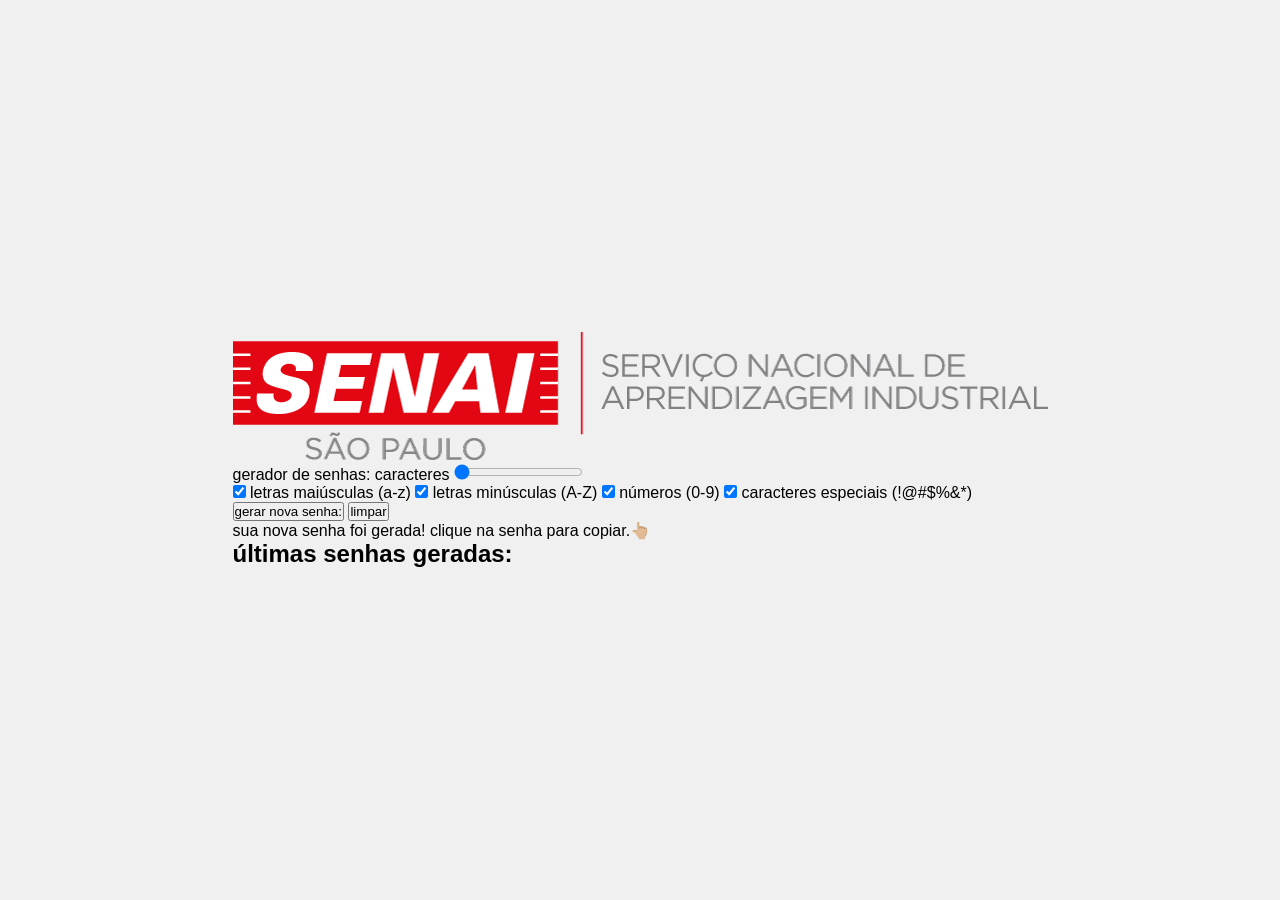
==== password-generator/index.html @ f8065dbd "COMEÇAMOS UM NOVO PROJETO" ====
<!DOCTYPE html>
<html lang="pt-br">
<head>
    <meta charset="UTF-8">
    <meta name="viewport" content="width=device-width, initial-scale=1.0">

    <!-- SEO  -->
     <meta name="viewport" content="gerador de senhas">

     <!-- arquivo com estilos CSS -->
      <link rel="stylesheet" href="./assets/style/app-pwd-styles.css">

      <!-- atributo defer que espera o codigo HTML  -->
      <script src="./assets/js/app-pwd-logic.js" defer></script>

    <title>gerador de senhas - SENAI-SP</title>
</head>
<body>
    <!-- container principal que envolve toda a aplicação do APP gerdor de senhas  -->
    <main class="app-pwd">

        <!-- cabecalho dinamico que exibe data/hora atual e mensagem de boas-vindas -->
         <header class="app-pwd__header">

            <span class="app-pwd__datetime"></span>

            <span class="app-pwd__welcome"></span>

         </header>

         <!-- seção principal que contem todos os elementos interativos do app GERADOR DE SENHAS -->
          <section class="app-pwd__main">

            <!-- logo do gerador de senhas -->
             <img class="app-pwd__logo" src="./assets/img/logo-senai-sp.png" alt="logo SENAI SP">

             

            <!-- container de entrada qye agrupa o controle deslizante e opçoes de senha -->
             <div class="app-pwd__input">

                <!-- exibição do tamanho selecionado da senha -->
                 <span class="app-pwd__text">gerador de senhas: <span class="app-pwd__size"></span>caracteres</span>

                 <!-- controle deslizante para selecionar o tamanho da senha -->
                  <input class="app-pwd__slider" type="range" min="8" max="16" value="8"/>

                  <!-- grupo de opções para personalização da senha -->
                   <div class="app-pwd__options">

                    <!-- opção para incluir letras maiúsculas -->
                     <label class="app-pwd__option" name="uppercase-label">
                        <input type="checkbox" class="app-pwd__checkbox uppercase-check" name="uppercase" checked />
                        letras maiúsculas (a-z)
                     </label>
                    
                     <label class="app-pwd__option" name="lowercase-label">
                        <input type="checkbox" class="app-pwd__checkbox lowercase-check" name="lowercase" checked />
                        letras minúsculas (A-Z)

                     </label>
                     <!-- opção para incluir números -->
                      <label class="app-pwd__option" name="numbers-label">
                        <input type="checkbox" class="app-pwd__checkbox numbers-check" name="numbers" checked />
                        números (0-9)
                      </label>

                      <!-- opção para incluir caracteres especiais -->
                       <label class="app-pwd__option" name="special-label">
                        <input type="checkbox" class="app-pwd__checkbox special-check" name="special" checked />
                        caracteres especiais (!@#$%&*)
                       </label>
                   </div>

                   <!-- container para os botões -->
                    <div class="app-pwd__button-container">
                        <button class="app-pwd__button">gerar nova senha:</button>
                        <button class="app-pwd__button app-pwd__button--clear">limpar</button>
                    </div>

             </div>

             <!-- container que exibe a senha gerada e permite copia -->
              <div class="app-pwd__result hide">

                <span class="app-pwd__title">sua nova senha foi gerada!</span>

                <span class="app-pwd__output"></span>

                <span class="app-pwd__tooltip">clique na senha para copiar.👆🏼 </span>

              </div>

              <!-- container que mentem o historico das ultimas senhas geradas -->
               <div class="app-pwd__history">

                    <h2 class="app-pwd__history-title">últimas senhas geradas:</h2>

                    <ul class="app-pwd__history-list"></ul>

               </div>


          </section>

    </main>
</body>
</html>
---- password-generator/assets/style/app-pwd-styles.css ----
* {
    margin: 0;
    padding: 0;
    box-sizing: border-box;
    font-family: Arial, sans-serif;
  }
  
    body {
        display: flex;
        justify-content: center;
        align-items: center;
        height: 100vh;
        background-color: #f0f0f0;
    }
    
    .container {
        background-color: #fff;
        padding: 20px;
        border-radius: 8px;
        box-shadow: 0 0 10px rgba(0, 0, 0, 0.1);
        width: 300px;
    }

    h1 {
        text-align: center;
        margin-bottom: 20px;
    }

    .options {
        display: flex;
        flex-direction: column;
        gap: 10px;
        margin-bottom: 20px;
    }
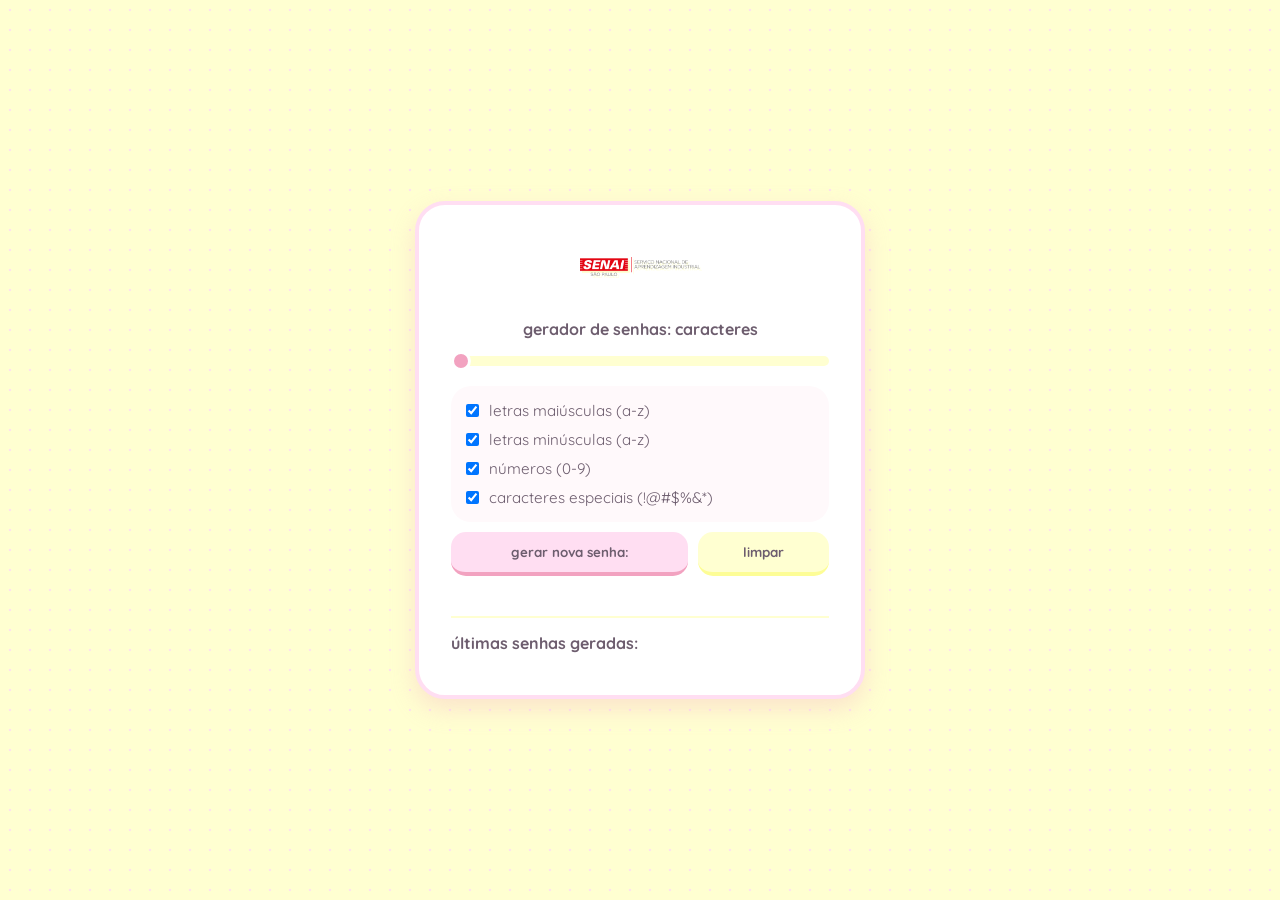
==== commit 531ae861: "mudei para um css melhor" ====
--- a/password-generator/index.html
+++ b/password-generator/index.html
@@ -56,7 +56,7 @@
                     
                      <label class="app-pwd__option" name="lowercase-label">
                         <input type="checkbox" class="app-pwd__checkbox lowercase-check" name="lowercase" checked />
-                        letras minúsculas (A-Z)
+                        letras minúsculas (a-z)
 
                      </label>
                      <!-- opção para incluir números -->
--- a/password-generator/assets/style/app-pwd-styles.css
+++ b/password-generator/assets/style/app-pwd-styles.css
@@ -1,35 +1,204 @@
+/* Importando uma fonte arredondada e fofa */
+@import url('https://fonts.googleapis.com/css2?family=Quicksand:wght@400;600;700&display=swap');
+
+:root {
+    --rosa-pastel: #ffdef2;
+    --rosa-escuro: #f2a2c0;
+    --amarelo-pastel: #ffffd1;
+    --amarelo-forte: #fdfd96;
+    --texto-cor: #6d5d6e;
+    --branco: #ffffff;
+}
+
 * {
+    box-sizing: border-box;
     margin: 0;
     padding: 0;
-    box-sizing: border-box;
-    font-family: Arial, sans-serif;
-  }
-  
-    body {
-        display: flex;
-        justify-content: center;
-        align-items: center;
-        height: 100vh;
-        background-color: #f0f0f0;
-    }
-    
-    .container {
-        background-color: #fff;
-        padding: 20px;
-        border-radius: 8px;
-        box-shadow: 0 0 10px rgba(0, 0, 0, 0.1);
-        width: 300px;
-    }
-
-    h1 {
-        text-align: center;
-        margin-bottom: 20px;
-    }
-
-    .options {
-        display: flex;
-        flex-direction: column;
-        gap: 10px;
-        margin-bottom: 20px;
-    }
-    +    font-family: 'Quicksand', sans-serif;
+}
+
+body {
+    background-color: var(--amarelo-pastel);
+    background-image: radial-gradient(var(--rosa-pastel) 1px, transparent 1px);
+    background-size: 20px 20px; /* Efeito de pontinhos fofos no fundo */
+    display: flex;
+    justify-content: center;
+    align-items: center;
+    min-height: 100vh;
+    color: var(--texto-cor);
+}
+
+.app-pwd {
+    background-color: var(--branco);
+    width: 90%;
+    max-width: 450px;
+    padding: 2rem;
+    border-radius: 30px;
+    box-shadow: 0 10px 25px rgba(242, 162, 192, 0.3);
+    border: 4px solid var(--rosa-pastel);
+}
+
+/* Cabeçalho */
+.app-pwd__header {
+    text-align: center;
+    margin-bottom: 20px;
+    font-size: 0.9rem;
+    color: var(--rosa-escuro);
+    font-weight: 600;
+}
+
+/* Imagem/Logo */
+.app-pwd__logo {
+    display: block;
+    margin: 0 auto 20px;
+    max-width: 120px;
+    filter: drop-shadow(2px 2px 0px var(--amarelo-pastel));
+}
+
+/* Inputs e Sliders */
+.app-pwd__main {
+    display: flex;
+    flex-direction: column;
+    gap: 20px;
+}
+
+.app-pwd__text {
+    display: block;
+    font-weight: 700;
+    margin-bottom: 10px;
+    text-align: center;
+}
+
+.app-pwd__size {
+    color: var(--rosa-escuro);
+    font-size: 1.2rem;
+}
+
+.app-pwd__slider {
+    width: 100%;
+    height: 10px;
+    border-radius: 5px;
+    background: var(--amarelo-pastel);
+    outline: none;
+    -webkit-appearance: none;
+    margin-bottom: 20px;
+}
+
+.app-pwd__slider::-webkit-slider-thumb {
+    -webkit-appearance: none;
+    width: 20px;
+    height: 20px;
+    background: var(--rosa-escuro);
+    border-radius: 50%;
+    cursor: pointer;
+    border: 3px solid var(--branco);
+}
+
+/* Opções (Checkboxes) */
+.app-pwd__options {
+    display: flex;
+    flex-direction: column;
+    gap: 10px;
+    background: #fff9fb;
+    padding: 15px;
+    border-radius: 20px;
+}
+
+.app-pwd__option {
+    display: flex;
+    align-items: center;
+    gap: 10px;
+    cursor: pointer;
+    font-size: 0.95rem;
+    transition: transform 0.2s;
+}
+
+.app-pwd__option:hover {
+    transform: translateX(5px);
+}
+
+/* Botões */
+.app-pwd__button-container {
+    display: flex;
+    gap: 10px;
+    margin-top: 10px;
+}
+
+.app-pwd__button {
+    flex: 2;
+    padding: 12px;
+    border: none;
+    border-radius: 15px;
+    background-color: var(--rosa-pastel);
+    color: var(--texto-cor);
+    font-weight: 700;
+    cursor: pointer;
+    transition: all 0.3s;
+    border-bottom: 4px solid var(--rosa-escuro);
+}
+
+.app-pwd__button:hover {
+    background-color: var(--rosa-escuro);
+    color: white;
+    transform: translateY(-2px);
+}
+
+.app-pwd__button--clear {
+    flex: 1;
+    background-color: var(--amarelo-pastel);
+    border-bottom: 4px solid var(--amarelo-forte);
+}
+
+/* Resultado da Senha */
+.app-pwd__result {
+    margin-top: 20px;
+    padding: 20px;
+    background-color: var(--amarelo-pastel);
+    border-radius: 20px;
+    text-align: center;
+    border: 2px dashed var(--rosa-escuro);
+}
+
+.app-pwd__output {
+    display: block;
+    font-size: 1.4rem;
+    font-weight: 700;
+    color: var(--rosa-escuro);
+    word-break: break-all;
+    margin: 10px 0;
+    cursor: pointer;
+}
+
+.app-pwd__tooltip {
+    font-size: 0.8rem;
+    opacity: 0.8;
+}
+
+/* Histórico */
+.app-pwd__history {
+    margin-top: 20px;
+    border-top: 2px solid var(--amarelo-pastel);
+    padding-top: 15px;
+}
+
+.app-pwd__history-title {
+    font-size: 1rem;
+    margin-bottom: 10px;
+}
+
+.app-pwd__history-list {
+    list-style: none;
+    font-size: 0.9rem;
+    max-height: 100px;
+    overflow-y: auto;
+}
+
+.app-pwd__history-list li {
+    padding: 5px;
+    border-bottom: 1px solid var(--amarelo-pastel);
+}
+
+/* Classe para esconder elementos */
+.hide {
+    display: none;
+}
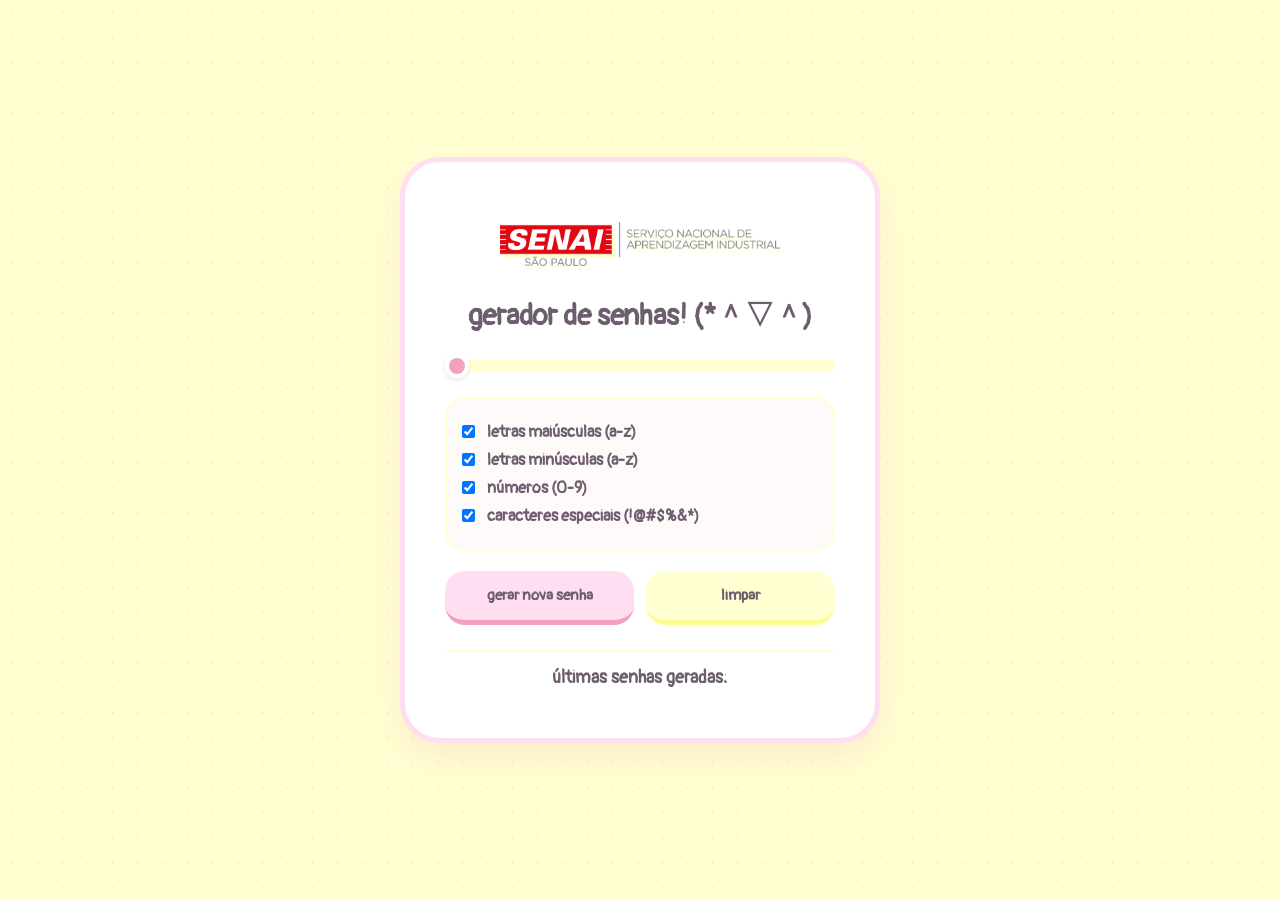
==== commit 93958005: "terminei o css e fiz o js" ====
--- a/password-generator/index.html
+++ b/password-generator/index.html
@@ -40,7 +40,7 @@
              <div class="app-pwd__input">
 
                 <!-- exibição do tamanho selecionado da senha -->
-                 <span class="app-pwd__text">gerador de senhas: <span class="app-pwd__size"></span>caracteres</span>
+                 <span class="app-pwd__text">gerador de senhas! <span class="app-pwd__size"></span> (*＾▽＾)</span>
 
                  <!-- controle deslizante para selecionar o tamanho da senha -->
                   <input class="app-pwd__slider" type="range" min="8" max="16" value="8"/>
@@ -74,8 +74,8 @@
 
                    <!-- container para os botões -->
                     <div class="app-pwd__button-container">
-                        <button class="app-pwd__button">gerar nova senha:</button>
-                        <button class="app-pwd__button app-pwd__button--clear">limpar</button>
+                        <button class="app-pwd__button">gerar nova senha</button>
+                        <button class="app-pwd__button app-pwd__button--clear">limpar </button>
                     </div>
 
              </div>
@@ -87,7 +87,7 @@
 
                 <span class="app-pwd__output"></span>
 
-                <span class="app-pwd__tooltip">clique na senha para copiar.👆🏼 </span>
+                <span class="app-pwd__tooltip">clique na senha para copiar.👆🏻 </span>
 
               </div>
 
--- a/password-generator/assets/style/app-pwd-styles.css
+++ b/password-generator/assets/style/app-pwd-styles.css
@@ -1,5 +1,4 @@
-/* Importando uma fonte arredondada e fofa */
-@import url('https://fonts.googleapis.com/css2?family=Quicksand:wght@400;600;700&display=swap');
+@import url('https://fonts.googleapis.com/css2?family=Pangolin&display=swap');
 
 :root {
     --rosa-pastel: #ffdef2;
@@ -14,13 +13,13 @@
     box-sizing: border-box;
     margin: 0;
     padding: 0;
-    font-family: 'Quicksand', sans-serif;
+    font-family: 'Pangolin', cursive;
 }
 
 body {
     background-color: var(--amarelo-pastel);
     background-image: radial-gradient(var(--rosa-pastel) 1px, transparent 1px);
-    background-size: 20px 20px; /* Efeito de pontinhos fofos no fundo */
+    background-size: 25px 25px;
     display: flex;
     justify-content: center;
     align-items: center;
@@ -30,175 +29,161 @@
 
 .app-pwd {
     background-color: var(--branco);
-    width: 90%;
-    max-width: 450px;
-    padding: 2rem;
-    border-radius: 30px;
-    box-shadow: 0 10px 25px rgba(242, 162, 192, 0.3);
-    border: 4px solid var(--rosa-pastel);
+    width: 95%;
+    max-width: 480px;
+    padding: 2.5rem;
+    border-radius: 40px;
+    box-shadow: 0 15px 35px rgba(242, 162, 192, 0.2);
+    border: 5px solid var(--rosa-pastel);
 }
 
-/* Cabeçalho */
+/* --- LOGO GRANDE --- */
+.app-pwd__logo {
+    display: block;
+    margin: 0 auto 30px;
+    width: 100%;           /* Ocupa a largura disponível... */
+    max-width: 280px;      /* ...até o limite de 280px (Aumentei aqui!) */
+    height: auto;
+    filter: drop-shadow(4px 4px 0px var(--amarelo-pastel));
+}
+
 .app-pwd__header {
     text-align: center;
     margin-bottom: 20px;
-    font-size: 0.9rem;
     color: var(--rosa-escuro);
-    font-weight: 600;
-}
-
-/* Imagem/Logo */
-.app-pwd__logo {
-    display: block;
-    margin: 0 auto 20px;
-    max-width: 120px;
-    filter: drop-shadow(2px 2px 0px var(--amarelo-pastel));
-}
-
-/* Inputs e Sliders */
-.app-pwd__main {
-    display: flex;
-    flex-direction: column;
-    gap: 20px;
+    font-weight: 700;
 }
 
 .app-pwd__text {
     display: block;
+    text-align: center;
+    font-size: 1.8rem;
     font-weight: 700;
-    margin-bottom: 10px;
-    text-align: center;
+    margin-bottom: 20px;
+    line-height: 1.4;
 }
 
 .app-pwd__size {
     color: var(--rosa-escuro);
-    font-size: 1.2rem;
+    font-size: 1.3rem;
 }
 
+/* Slider fofinho */
 .app-pwd__slider {
+    -webkit-appearance: none;
     width: 100%;
-    height: 10px;
-    border-radius: 5px;
+    height: 12px;
     background: var(--amarelo-pastel);
+    border-radius: 10px;
+    margin-bottom: 25px;
     outline: none;
-    -webkit-appearance: none;
-    margin-bottom: 20px;
 }
 
 .app-pwd__slider::-webkit-slider-thumb {
     -webkit-appearance: none;
-    width: 20px;
-    height: 20px;
+    width: 24px;
+    height: 24px;
     background: var(--rosa-escuro);
+    border: 4px solid white;
     border-radius: 50%;
     cursor: pointer;
-    border: 3px solid var(--branco);
+    box-shadow: 0 2px 5px rgba(0,0,0,0.1);
 }
 
-/* Opções (Checkboxes) */
+/* Opções */
 .app-pwd__options {
-    display: flex;
-    flex-direction: column;
-    gap: 10px;
-    background: #fff9fb;
+    background: #fffafa;
     padding: 15px;
     border-radius: 20px;
+    margin-bottom: 20px;
+    border: 2px solid var(--amarelo-pastel);
 }
 
 .app-pwd__option {
     display: flex;
     align-items: center;
-    gap: 10px;
+    gap: 12px;
+    margin: 8px 0;
     cursor: pointer;
-    font-size: 0.95rem;
-    transition: transform 0.2s;
+    font-weight: 600;
 }
 
-.app-pwd__option:hover {
-    transform: translateX(5px);
-}
-
-/* Botões */
+/* Botões com carinhas */
 .app-pwd__button-container {
     display: flex;
-    gap: 10px;
-    margin-top: 10px;
+    gap: 12px;
 }
 
 .app-pwd__button {
-    flex: 2;
-    padding: 12px;
+    flex: 1;
+    padding: 15px;
     border: none;
-    border-radius: 15px;
+    border-radius: 20px;
     background-color: var(--rosa-pastel);
     color: var(--texto-cor);
     font-weight: 700;
+    font-size: 0.95rem;
     cursor: pointer;
-    transition: all 0.3s;
-    border-bottom: 4px solid var(--rosa-escuro);
+    transition: all 0.2s ease;
+    border-bottom: 5px solid var(--rosa-escuro);
 }
 
-.app-pwd__button:hover {
-    background-color: var(--rosa-escuro);
-    color: white;
-    transform: translateY(-2px);
+.app-pwd__button:active {
+    transform: translateY(3px);
+    border-bottom-width: 2px;
 }
 
 .app-pwd__button--clear {
-    flex: 1;
     background-color: var(--amarelo-pastel);
-    border-bottom: 4px solid var(--amarelo-forte);
+    border-bottom: 5px solid var(--amarelo-forte);
 }
 
-/* Resultado da Senha */
+/* Resultado */
 .app-pwd__result {
-    margin-top: 20px;
+    margin-top: 25px;
     padding: 20px;
-    background-color: var(--amarelo-pastel);
-    border-radius: 20px;
+    background: var(--amarelo-pastel);
+    border-radius: 25px;
     text-align: center;
-    border: 2px dashed var(--rosa-escuro);
+    border: 3px dashed var(--rosa-escuro);
 }
 
 .app-pwd__output {
     display: block;
-    font-size: 1.4rem;
+    font-size: 1.5rem;
     font-weight: 700;
     color: var(--rosa-escuro);
+    margin: 10px 0;
     word-break: break-all;
-    margin: 10px 0;
-    cursor: pointer;
 }
 
-.app-pwd__tooltip {
-    font-size: 0.8rem;
-    opacity: 0.8;
-}
+.hide { display: none; }
 
 /* Histórico */
 .app-pwd__history {
-    margin-top: 20px;
+    margin-top: 25px;
     border-top: 2px solid var(--amarelo-pastel);
     padding-top: 15px;
 }
 
 .app-pwd__history-title {
-    font-size: 1rem;
+    font-size: 1.1rem;
     margin-bottom: 10px;
+    text-align: center;
 }
 
 .app-pwd__history-list {
     list-style: none;
-    font-size: 0.9rem;
-    max-height: 100px;
+    max-height: 120px;
     overflow-y: auto;
 }
 
 .app-pwd__history-list li {
-    padding: 5px;
-    border-bottom: 1px solid var(--amarelo-pastel);
-}
-
-/* Classe para esconder elementos */
-.hide {
-    display: none;
+    padding: 8px;
+    background: #fff;
+    margin-bottom: 5px;
+    border-radius: 10px;
+    font-size: 0.9rem;
+    display: flex;
+    justify-content: center;
 }
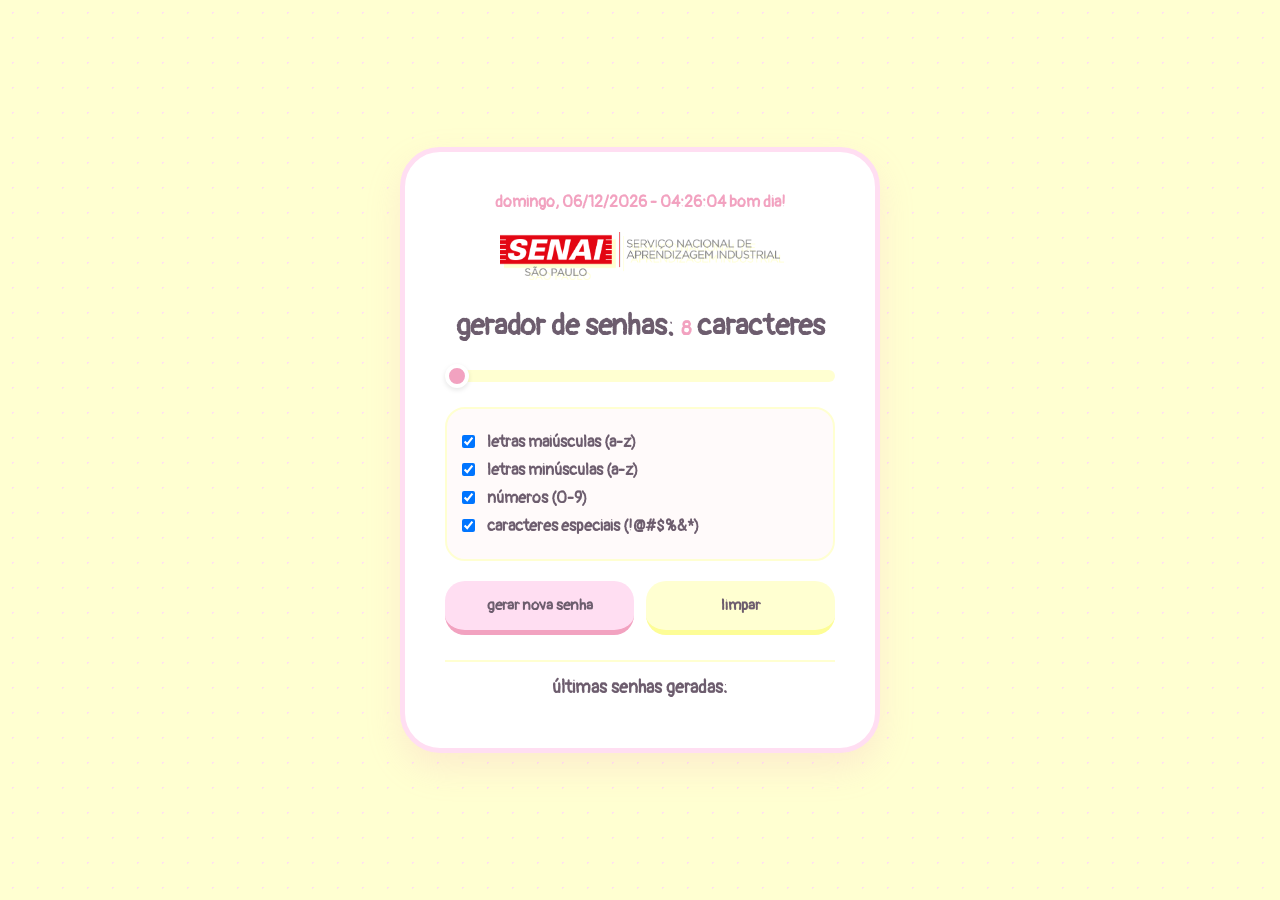
==== commit 6946674b: "continuamos as funções" ====
--- a/password-generator/index.html
+++ b/password-generator/index.html
@@ -40,7 +40,7 @@
              <div class="app-pwd__input">
 
                 <!-- exibição do tamanho selecionado da senha -->
-                 <span class="app-pwd__text">gerador de senhas! <span class="app-pwd__size"></span> (*＾▽＾)</span>
+                 <span class="app-pwd__text">gerador de senhas: <span class="app-pwd__size"></span> caracteres</span>
 
                  <!-- controle deslizante para selecionar o tamanho da senha -->
                   <input class="app-pwd__slider" type="range" min="8" max="16" value="8"/>
